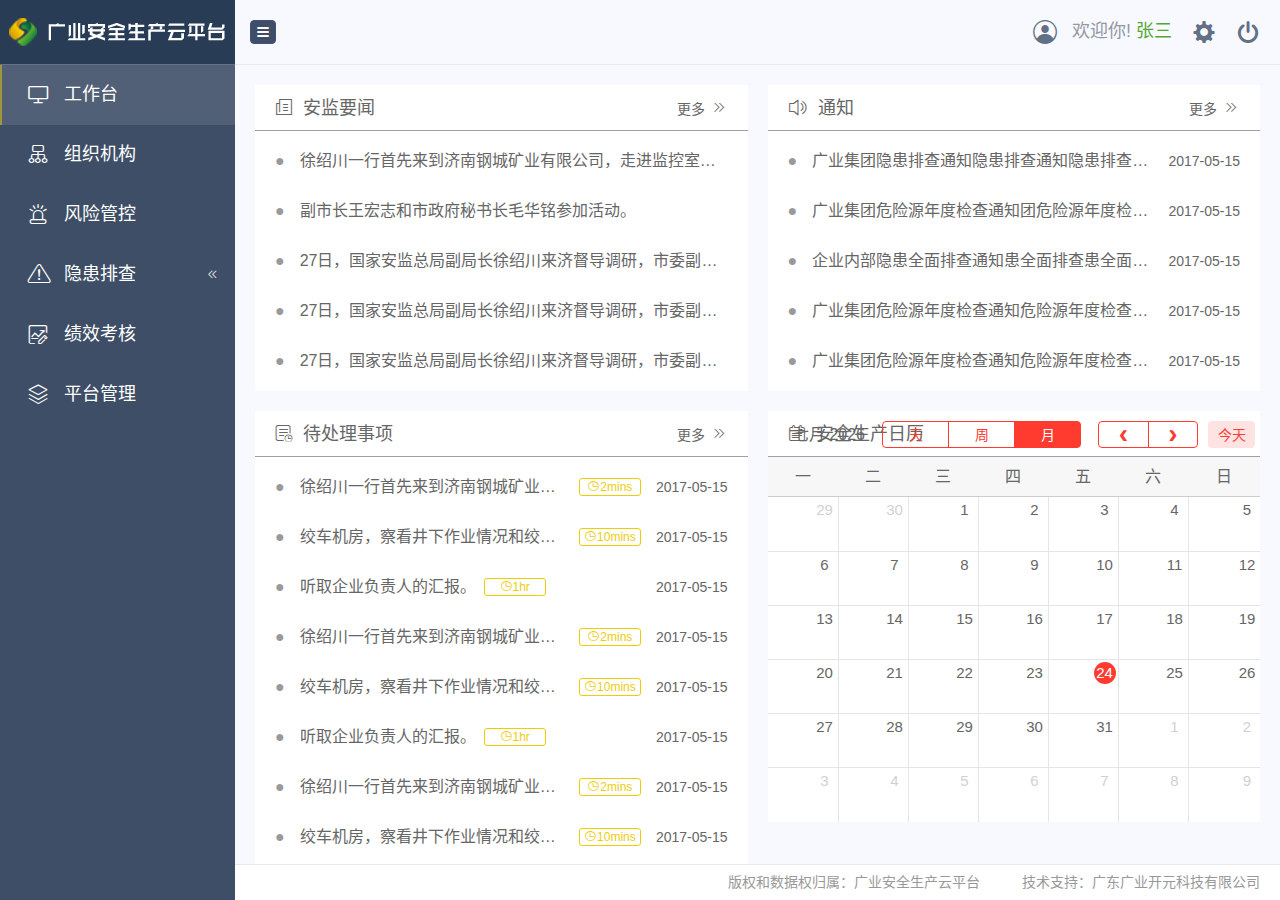
==== static-A/index/index.html @ 3c14a638 "新增" ====
<!DOCTYPE html>
<html lang="zh-CN">
<head>
<meta charset="utf-8" />
<meta http-equiv="X-UA-Compatible" content="IE=Edge, chorme=1">
<meta name="viewport" content="width=device-width, initial-scale=1.0">
<title>首页</title>
<link rel="icon" type="image/x-icon" href="../img/favicon.ico" />
<link rel="shortcut icon" type="image/x-icon" href="../img/favicon.ico" />
<link rel="bookmark" type="image/x-icon" href="../img/favicon.ico" />

<!-- Bootstrap 3.3.7 -->
<link href="../common/bootstrap/css/bootstrap.min.css" rel="stylesheet" type="text/css" />
<!-- iconfont -->
<link href="../common/iconfont/iconfont.css" rel="stylesheet" type="text/css" /> 
<!-- mCustomScrollbar -->
<link href="../common/mCustomScrollbar/css/jquery.mCustomScrollbar.custom.css" rel="stylesheet" type="text/css" />
<!-- animate css -->
<link href="../css/animate.css" rel="stylesheet" type="text/css" />
<!-- base css -->
<link href="../css/base.css" rel="stylesheet" type="text/css" />
	<link rel="stylesheet" href="../common/fullcalendar/fullcalendar.css"/>
	<link rel="stylesheet" href="../common/fullcalendar/fullcalendar.print.css"/>
<!-- master css -->
<link href="../css/layout.css" rel="stylesheet" type="text/css" />
<!-- custom css-->
<link href="../css/style.css" rel="stylesheet" type="text/css" />
<!-- dialog custom css -->
<link href="../css/dialog/dialog.custom.css" rel="stylesheet" type="text/css" />

<!-- 以下两个插件用于在IE8以及以下版本浏览器支持HTML5元素和媒体查询，如果不需要用可以移除 -->
<!--[if lt IE 9]>
<script src="https://oss.maxcdn.com/libs/html5shiv/3.7.0/html5shiv.js"></script>
<script src="https://oss.maxcdn.com/libs/respond.js/1.4.2/respond.min.js"></script>
<![endif]-->
</head>
<body class="fixed-sidebar">
<div class="wrapper">
	<!--Left Menu Start -->
	<nav class="navbar-static-side" role="navigation">
		<div class="logo"></div>
		<div class="menuScrollbar side-menu">
			<ul class="nav" id="side-menu">
	            <li class="active">
	                <a href="../index/index.html"><i class="iconfont icon-workbench"></i><span class="nav-label">工作台</span></a>
	            </li>
	            <li>
	                <a href="javascript:;"><i class="iconfont icon-org"></i><span class="nav-label">组织机构</span></a>
	            </li>
	            <li>
	                <a href="javascript:;"><i class="iconfont icon-warn"></i><span class="nav-label">风险管控</span></a>
	            </li>
	            <li>
	                <a data-toggle="collapse" aria-expanded="false" href="#nav-hidden" class="collapsed">
	                    <i class="iconfont icon-danger"></i>
	                    <span class="nav-label">隐患排查</span>
	                    <span class="iconfont arrow"></span>
	                </a>
	                <ul id="nav-hidden" class="nav nav-second collapse">
	                	<h1>隐患排查</h1>
	                    <li><a href="javascript:;">隐患排查1</a></li>
	                    <li><a href="javascript:;">隐患排查2</a></li>
	                </ul>
	            </li>
	            <li>
	                <a href="javascript:;"><i class="iconfont icon-performance"></i><span class="nav-label">绩效考核</span></a>
	            </li>
	            <li>
	                <a href="javascript:;"><i class="iconfont icon-platform"></i><span class="nav-label">平台管理</span></a>
	            </li>
	        </ul>
        </div>
	</nav>
	<!--Left Menu End -->
	<!--Right Content Start -->
	<div class="content-wrapper">
		<nav class="navbar navbar-static-top" role="navigation">
			<div class="navbar-header">
				<a class="navbar-minimalize btn btn-primary " href="javascript:;"><i class="iconfont icon-bars"></i> </a>
			</div>
			<ul class="nav navbar-top-links navbar-right">
				<li>
					<i class="iconfont icon-usered"></i>
				</li>
				<li><span>欢迎你!</span><a class="username" href="javascript:;">张三</a></li>
				<li>
					<a class="iconfont icon-setup" title="设置" href="javascript:;"></a>
					<ul class="dropdown-menu">
	                    <li><a href="javascript:;">修改资料</a></li>
	                    <li><a href="javascript:;">修改密码</a></li>
	                </ul>
				</li>
				<li><a class="iconfont icon-signout" title="退出" href="../login/login.html"></a></li>
			</ul>
		</nav>
		<section class="main-content animated fadeInRight">
			<div class="content">
			<!-- Content Start-->
				<div class="row row-sm-margin">
					<div class="col-xs-6">
						<div class="section">
							<div class="title">
								<h1><i class="iconfont icon-news mr10"></i>安监要闻</h1>
								<a class="moreBtn fr" href="javascript:;">更多<i class="iconfont icon-angle-double-right ml5"></i></a>
							</div>
							<div class="sectionMain">
								<ul class="lists">
									<li><a href="javascript:;">徐绍川一行首先来到济南钢城矿业有限公司，走进监控室、矿井口、绞车机房，察看井下作业情况和绞车设备运行情况，听取企业负责人的汇报，详细了解企业“一把手”如何履行安全生产责任、企业有哪些隐患点以及安全生产制度执行情况。</a></li>
									<li><a href="javascript:;">副市长王宏志和市政府秘书长毛华铭参加活动。</a></li>
									<li><a href="javascript:;">27日，国家安监总局副局长徐绍川来济督导调研，市委副书记、市长王忠林陪同。</a></li>
									<li><a href="javascript:;">27日，国家安监总局副局长徐绍川来济督导调研，市委副书记、市长王忠林陪同。</a></li>
									<li><a href="javascript:;">27日，国家安监总局副局长徐绍川来济督导调研，市委副书记、市长王忠林陪同。</a></li>
								</ul>
							</div> 
						</div>
					</div>
					<div class="col-xs-6">
						<div class="section">
							<div class="title">
								<h1><i class="iconfont icon-notice mr10"></i>通知</h1>
								<a class="moreBtn fr" href="javascript:;">更多<i class="iconfont icon-angle-double-right ml5"></i></a>
							</div>
							<div class="sectionMain">
								<ul class="lists">
									<li>
										<span class="date">2017-05-15</span>
										<a href="javascript:;">广业集团隐患排查通知隐患排查通知隐患排查通知</a>
									</li>
									<li>
										<span class="date">2017-05-15</span>
										<a href="javascript:;">广业集团危险源年度检查通知团危险源年度检查通知团危险源年度检查通知</a>
									</li>
									<li>
										<span class="date">2017-05-15</span>
										<a href="javascript:;">企业内部隐患全面排查通知患全面排查患全面排查患全面排查</a>
									</li>
									<li>
										<span class="date">2017-05-15</span>
										<a href="javascript:;">广业集团危险源年度检查通知危险源年度检查危险源年度检查危险源年度检查</a>
									</li>
									<li>
										<span class="date">2017-05-15</span>
										<a href="javascript:;">广业集团危险源年度检查通知危险源年度检查危险源年度检查危险源年度检查</a>
									</li>
								</ul>
							</div> 
						</div>
					</div>
					<div class="spaceline20"></div>
					<div class="col-xs-6">
						<div class="section">
							<div class="title">
								<h1><i class="iconfont icon-handle mr10"></i>待处理事项</h1>
								<a class="moreBtn fr" href="javascript:;">更多<i class="iconfont icon-angle-double-right ml5"></i></a>
							</div>
							<div class="sectionMain">
								<ul class="lists handleList">
									<li>
										<span class="date">2017-05-15</span>
										<a href="javascript:;">
											<h1>徐绍川一行首先来到济南钢城矿业有限公司。<span class="clock"><i class="iconfont icon-clock"></i>2mins</span></h1>
										</a>
									</li>
									<li>
										<span class="date">2017-05-15</span>
										<a href="javascript:;">
											<h1>绞车机房，察看井下作业情况和绞车设备。<span class="clock"><i class="iconfont icon-clock"></i>10mins</span></h1>
										</a>
									</li>
									<li>
										<span class="date">2017-05-15</span>
										<a href="javascript:;">
											<h1>听取企业负责人的汇报。<span class="clock"><i class="iconfont icon-clock"></i>1hr</span></h1>
										</a>
									</li>
									<li>
										<span class="date">2017-05-15</span>
										<a href="javascript:;">
											<h1>徐绍川一行首先来到济南钢城矿业有限公司。<span class="clock"><i class="iconfont icon-clock"></i>2mins</span></h1>
										</a>
									</li>
									<li>
										<span class="date">2017-05-15</span>
										<a href="javascript:;">
											<h1>绞车机房，察看井下作业情况和绞车设备。<span class="clock"><i class="iconfont icon-clock"></i>10mins</span></h1>
										</a>
									</li>
									<li>
										<span class="date">2017-05-15</span>
										<a href="javascript:;">
											<h1>听取企业负责人的汇报。<span class="clock"><i class="iconfont icon-clock"></i>1hr</span></h1>
										</a>
									</li>
									<li>
										<span class="date">2017-05-15</span>
										<a href="javascript:;">
											<h1>徐绍川一行首先来到济南钢城矿业有限公司。<span class="clock"><i class="iconfont icon-clock"></i>2mins</span></h1>
										</a>
									</li>
									<li>
										<span class="date">2017-05-15</span>
										<a href="javascript:;">
											<h1>绞车机房，察看井下作业情况和绞车设备。<span class="clock"><i class="iconfont icon-clock"></i>10mins</span></h1>
										</a>
									</li>
									<li>
										<span class="date">2017-05-15</span>
										<a href="javascript:;">
											<h1>听取企业负责人的汇报。<span class="clock"><i class="iconfont icon-clock"></i>1hr</span></h1>
										</a>
									</li>
									<li>
										<span class="date">2017-05-15</span>
										<a href="javascript:;">
											<h1>徐绍川一行首先来到济南钢城矿业有限公司。<span class="clock"><i class="iconfont icon-clock"></i>2mins</span></h1>
										</a>
									</li>
								</ul>
							</div> 
						</div>
					</div>
					<div class="col-xs-6">
						<div class="section">
							<div class="title">
								<h1><i class="iconfont icon-journal mr10"></i>安全生产日历</h1>
							</div>
							<div class="sectionMain">
								<div id="calendar"></div>
							</div> 
						</div>
					</div>
				</div>
			<!-- Content End -->
			</div>
		</section>
		<footer class="footer tr">
			版权和数据权归属：广业安全生产云平台　　　技术支持：广东广业开元科技有限公司
		</footer>
	</div>
	<!--Right Content End -->
</div>
                
<!-- JQuery 1.11.3 -->
<script src="../common/jquery/jquery-2.1.0.js"></script>
<!--[if lt IE 9]>
<script src="../common/jquery/jquery.pseudo.js"></script>
<![endif]-->
<!-- Bootstrap 3.3.7 -->
<script src="../common/bootstrap/js/bootstrap.js"></script>
<!-- mCustomScrollbar -->
<script src="../common/mCustomScrollbar/js/jquery.mCustomScrollbar.concat.min.js"></script>
<!-- layer v2.0 -->
<script src="../common/layer/layer.js"></script> 
<!-- dialog -->
<script src="../js/dialog.js"></script>
<script type="text/javascript" src="../common/fullcalendar/jquery-ui.custom.min.js" ></script>
<script src="../common/fullcalendar/fullcalendar.js"></script>
<!-- custom -->
<script src="../js/normal.custom.js"></script>
<script>

	$(document).ready(function() {
		var date = new Date();
		var d = date.getDate();
		var m = date.getMonth();
		var y = date.getFullYear();

		/*  className colors

		 className: default(transparent), important(red), chill(pink), success(green), info(blue)

		 */


		/* initialize the external events
		 -----------------------------------------------------------------*/

		$('#external-events div.external-event').each(function() {

			// create an Event Object (http://arshaw.com/fullcalendar/docs/event_data/Event_Object/)
			// it doesn't need to have a start or end
			var eventObject = {
				title: $.trim($(this).text()) // use the element's text as the event title
			};

			// store the Event Object in the DOM element so we can get to it later
			$(this).data('eventObject', eventObject);

			// make the event draggable using jQuery UI
			$(this).draggable({
				zIndex: 999,
				revert: true,      // will cause the event to go back to its
				revertDuration: 0  //  original position after the drag
			});

		});


		/* initialize the calendar
		 -----------------------------------------------------------------*/

		var calendar =  $('#calendar').fullCalendar({
			header: {
				left: 'title',
				center: 'agendaDay,agendaWeek,month',
				right: 'prev,next today'
			},
			editable: true,
			firstDay: 1, //  1(Monday) this can be changed to 0(Sunday) for the USA system
			selectable: true,
			defaultView: 'month',

			axisFormat: 'h:mm',
			columnFormat: {
				month: 'ddd',    // Mon
				week: 'ddd d', // Mon 7
				day: 'dddd M/d',  // Monday 9/7
				agendaDay: 'dddd d'
			},
			titleFormat: {
				month: 'MMMM yyyy', // September 2009
				week: "MMMM yyyy", // September 2009
				day: 'MMMM yyyy'                  // Tuesday, Sep 8, 2009
			},
			allDaySlot: false,
			selectHelper: true,
			select: function(start, end, allDay) {
				var title = prompt('Event Title:');
				if (title) {
					calendar.fullCalendar('renderEvent',
							{
								title: title,
								start: start,
								end: end,
								allDay: allDay
							},
							true // make the event "stick"
					);
				}
				calendar.fullCalendar('unselect');
			},
			droppable: true, // this allows things to be dropped onto the calendar !!!
			drop: function(date, allDay) { // this function is called when something is dropped

				// retrieve the dropped element's stored Event Object
				var originalEventObject = $(this).data('eventObject');

				// we need to copy it, so that multiple events don't have a reference to the same object
				var copiedEventObject = $.extend({}, originalEventObject);

				// assign it the date that was reported
				copiedEventObject.start = date;
				copiedEventObject.allDay = allDay;

				// render the event on the calendar
				// the last `true` argument determines if the event "sticks" (http://arshaw.com/fullcalendar/docs/event_rendering/renderEvent/)
				$('#calendar').fullCalendar('renderEvent', copiedEventObject, true);

				// is the "remove after drop" checkbox checked?
				if ($('#drop-remove').is(':checked')) {
					// if so, remove the element from the "Draggable Events" list
					$(this).remove();
				}

			},

			events: [
				/*{
					title: 'All Day Event',
					start: new Date(y, m, 1)
				},
				{
					id: 99,
					title: 'Repeating Event999999999999',
					start: new Date(y, m, d-3, 16, 0),
					allDay: false,
					className: 'important'
				},*/
				/*{
					id: 999,
					title: 'Repeating Event',
					start: new Date(y, m, d+4, 16, 0),
					allDay: false,
					className: 'info'
				},
				{
					title: 'Meeting',
					start: new Date(y, m, d, 10, 30),
					allDay: false,
					className: 'important'
				},
				{
					title: 'Lunch',
					start: new Date(y, m, d, 12, 0),
					end: new Date(y, m, d, 14, 0),
					allDay: false,
					className: 'important'
				},
				{
					title: 'Birthday Party',
					start: new Date(y, m, d+1, 19, 0),
					end: new Date(y, m, d+1, 22, 30),
					allDay: false,
				},
				{
					title: 'Click for Google',
					start: new Date(y, m, 28),
					end: new Date(y, m, 29),
					url: 'http://google.com/',
					className: 'success'
				}*/
			],
		});


	});

</script>

</body>
</html>
---- static-A/common/iconfont/iconfont.css ----
@font-face {font-family: "iconfont";
  src: url('iconfont.eot?t=1498725368683'); /* IE9*/
  src: url('iconfont.eot?t=1498725368683#iefix') format('embedded-opentype'), /* IE6-IE8 */
  url('iconfont.woff?t=1498725368683') format('woff'), /* chrome, firefox */
  url('iconfont.ttf?t=1498725368683') format('truetype'), /* chrome, firefox, opera, Safari, Android, iOS 4.2+*/
  url('iconfont.svg?t=1498725368683#iconfont') format('svg'); /* iOS 4.1- */
}

.iconfont {
  font-family:"iconfont" !important;
  font-size:16px;
  font-style:normal;
  -webkit-font-smoothing: antialiased;
  -moz-osx-font-smoothing: grayscale;
}

.icon-setup:before { content: "\e666"; }

.icon-signout:before { content: "\e67d"; }

.icon-bars:before { content: "\e667"; }

.icon-setup-o:before { content: "\e61a"; }

.icon-news:before { content: "\e67a"; }

.icon-angle-down:before { content: "\e620"; }

.icon-usered:before { content: "\e68c"; }

.icon-map:before { content: "\e603"; }

.icon-notice:before { content: "\e62b"; }

.icon-org:before { content: "\e608"; }

.icon-journal:before { content: "\e99b"; }

.icon-close:before { content: "\e67b"; }

.icon-performance:before { content: "\e618"; }

.icon-angle-double-down:before { content: "\e606"; }

.icon-angle-double-left:before { content: "\e723"; }

.icon-angle-left:before { content: "\e724"; }

.icon-angle-right:before { content: "\e725"; }

.icon-workbench:before { content: "\e62a"; }

.icon-handle:before { content: "\e602"; }

.icon-clock:before { content: "\e61d"; }

.icon-warn:before { content: "\e65b"; }

.icon-platform:before { content: "\e682"; }

.icon-danger:before { content: "\e6b1"; }

.icon-angle-up:before { content: "\e727"; }

.icon-angle-double-right:before { content: "\e728"; }
---- static-A/css/base.css ----
@charset "utf-8";
/* CSS Document */
/***** css set*****/
body, div, dl, dt, dd,ul,ol,ul li,h1,h2,h3,h4,h5,h6,pre,form,fieldset,input,textarea,p,blockquote，th,td{margin:0;padding:0;}
table{border-collapse:collapse;border-spacing:0;}
fieldset,img {border:0;}
address,caption, cite,code,dfn,em,strong,th,var{font-style:normal;font-weight:normal;}
ul {list-style:none;}
capation,th{text-align:left;}
h1,h2,h3,h4,h5,h6{font-size:100%;font-weight:normal;}
q:before, q:after{content:' '}
abbr,acronym{border:0;}
label { font-weight: normal; margin: 0;}
/*****文字排版******/
.f12{font-size:12px;}
.f13{font-size:13px;}
.f14{font-size:14px;}
.f16{font-size:16px;}
.f20{font-size:20px;}
.fb{font-weight:bold;}
.fn{font-weight:normal;}
.t2{text-indent:2em;}
.lh150{line-height:150%}
.lh180{line-height:180%}
.lh200{line-height:200%}
.unl{text-decoration:underline;}
.no_unl{text-decoration:none;}
/****定位****/
.tl{text-align:left;}
.tc{text-align:center;}
.tr{text-align:right;}
.bc{margin-left:auto;margin-right:auto;}
.fl{float:left;display:inline;}
.fr{float:right;display:inline;}
.cb{clear:both;}
.cl{clear:left;}
.cr{clear:right;}
.clearfix:after{content:'.';display:block;height:0;clear:both;visibility:hidden}
.clearfix{display:inline-block;}
*html .clearfix{height:1%}
.Clearfix{display:block;}
.vm{vertical-align:center;}
.pr{position:relative;}
.pa{position:absolute;}
.abs-right{position:absolute;right:0;}
.zoom{zoom:1}
.hidden{visibility:hidden;}
.none{display:none;}
.oh{overflow:hidden;}
/******长度 高度*******/
.w10{width:10px;}
.w20{width:20px;}
.w30{width:30px;}
.w40{width:40px;}
.w50{width:50px;}
.w60{width:60px;}
.w70{width:70px;}
.w75{width:75px;}
.w80{width:80px;}
.w90{width:90px;}
.w100{width:100px;}
.w150{width:150px;}
.w175{width:175px;}
.w200{width:200px;}
.w220{width:220px;}
.w300{width:300px;}
.w400{width:400px;}
.w500{width:500px;}
.w600{width:600px;}
.w700{width:700px;}
.w800{width:800px;}
.w{width:100%}
.ww10{ width: 10%;}
.ww15{ width: 15%;}
.ww35{ width: 35%;}
.ww45{ width: 45%;}
.h30{height:30px;}
.h50{height:50px;}
.h80{height:80px;}
.h100{height:100px;}
.h200{height:200px;}
.h{height:100%}
/******边距*******/
.m10{margin:10px;}
.m15{margin:15px;}
.m30{margin:30px;}
.mt5{margin-top:5px;}
.mt10{margin-top:10px;}
.mt15{margin-top:15px;}
.mt20{margin-top:20px;}
.mt30{margin-top:30px;}
.mt50{margin-top:50px;}
.mt100{margin-top:100px;}
.mb5{margin-bottom:5px;}
.mb10{margin-bottom:10px;}
.mb15{margin-bottom:15px;}
.mb20{margin-bottom:20px;}
.mb25{margin-bottom:25px;}
.mb30{margin-bottom:30px;}
.mb50{margin-bottom:50px;}
.mb100{margin-bottom:100px;}
.ml5{margin-left:5px;}
.ml10{margin-left:10px;}
.ml15{margin-left:15px;}
.ml20{margin-left:20px;}
.ml25{margin-left:25px;}
.ml30{margin-left:30px;}
.ml33{margin-left:33px;}
.ml50{margin-left:50px;}
.ml100{margin-left:100px;}
.ml110{margin-left:110px;}
.mr5{margin-right:5px;}
.mr10{margin-right:10px;}
.mr15{margin-right:15px;}
.mr20{margin-right:20px;}
.mr25{margin-right:25px;}
.mr30{margin-right:30px;}
.mr50{margin-right:50px;}
.mr100{margin-right:100px;}
.p10{padding:10px;}
.p15{padding:15px;}
.p30{padding:30px;}
.pt5{padding-top:5px;}
.pt10{padding-top:10px;}
.pt15{padding-top:15px;}
.pt20{padding-top:20px;}
.pt30{padding-top:30px;}
.pt50{padding-top:50px;}
.pt100{padding-top:100px;}
.pt170{padding-top:170px;}
.pb5{padding-bottom:5px;}
.pb10{padding-bottom:10px;}
.pb15{padding-bottom:15px;}
.pb20{padding-bottom:20px;}
.pb30{padding-bottom:30px;}
.pb50{padding-bottom:50px;}
.pb100{padding-bottom:100px;}
.pl5{padding-left:5px;}
.pl10{padding-left:10px;}
.pl15{padding-left:15px;}
.pl20{padding-left:20px;}
.pl30{padding-left:30px;}
.pl50{padding-left:50px;}
.pl100{padding-left:100px;}
.pr5{padding-right:5px;}
.pr10{padding-right:10px;}
.pr15{padding-right:15px;}
.pr20{padding-right:20px;}
.pr30{padding-right:30px;}
.pr50{padding-right:50px;}
.pr100{padding-right:100px;} 
.cp {cursor: pointer;}
.cd {cursor: default;}
.spaceline1{width:100%;display:block;height:1px; clear:both;}
.spaceline5{width:100%;display:block;height:5px; clear:both;}
.spaceline10{width:100%;display:block;height:10px; clear:both;}
.spaceline15{width:100%;display:block;height:15px; clear:both;}
.spaceline20{width:100%;display:block;height:20px; clear:both;}
.spaceline30{width:100%;display:block;height:30px; clear:both;}
.spaceline40{width:100%;display:block;height:40px; clear:both;}
.spaceline50{width:100%;display:block;height:50px; clear:both;}
/*placeholder颜色*/
::-webkit-input-placeholder { /* WebKit browsers */
    color: #999;
}
:-moz-placeholder { /* Mozilla Firefox 4 to 18 */
    color: #999;
}
::-moz-placeholder { /* Mozilla Firefox 19+ */
    color: #999;
}
:-ms-input-placeholder { /* Internet Explorer 10+ */
    color: #999;
}
---- static-A/common/fullcalendar/fullcalendar.css ----
/*!
 * FullCalendar v1.6.4 Stylesheet
 * Docs & License: http://arshaw.com/fullcalendar/
 * (c) 2013 Adam Shaw
 */


.fc {
	direction: ltr;
	text-align: left;
	}
	
.fc table {
	border-collapse: collapse;
	border-spacing: 0;
	}
	
html .fc,
.fc table {
	font-size: 1em;
	font-family: "Helvetica Neue",Helvetica;

	}
	
.fc td,
.fc th {
	padding: 0;
	vertical-align: top;
	}



/* Header
------------------------------------------------------------------------*/

.fc-header td {
	white-space: nowrap;
	padding: 15px 10px 0px;
}

.fc-header-left {
	width: 25%;
	text-align: left;
}
	
.fc-header-center {
	text-align: center;
	}
	
.fc-header-right {
	width: 25%;
	text-align: right;
	}
	
.fc-header-title {
	display: inline-block;
	vertical-align: top;
	margin-top: -5px;
}
	
.fc-header-title h2 {
	margin-top: 0;
	white-space: nowrap;
	font-size: 32px;
    font-weight: 100;
    margin-bottom: 10px;
}
	
.fc .fc-header-space {
	padding-left: 10px;
	}
	
.fc-header .fc-button {
	margin-bottom: 1em;
	vertical-align: top;
	}
	
/* buttons edges butting together */

.fc-header .fc-button {
	margin-right: -1px;
	}
	
.fc-header .fc-corner-right,  /* non-theme */
.fc-header .ui-corner-right { /* theme */
	margin-right: 0; /* back to normal */
	}
	
/* button layering (for border precedence) */
	
.fc-header .fc-state-hover,
.fc-header .ui-state-hover {
	z-index: 2;
	}
	
.fc-header .fc-state-down {
	z-index: 3;
	}

.fc-header .fc-state-active,
.fc-header .ui-state-active {
	z-index: 4;
	}
	
	
	
/* Content
------------------------------------------------------------------------*/
	
.fc-content {
	clear: both;
	zoom: 1; /* for IE7, gives accurate coordinates for [un]freezeContentHeight */
	}
	
.fc-view {
	width: 100%;
	overflow: hidden;
	}
	
	

/* Cell Styles
------------------------------------------------------------------------*/

    /* <th>, usually */
.fc-widget-content {  /* <td>, usually */
	border: 1px solid #e5e5e5;
	}
.fc-widget-header{
    border-bottom: 1px solid #EEE; 
}	
.fc-state-highlight { /* <td> today cell */ /* TODO: add .fc-today to <th> */
	/* background: #fcf8e3; */
}

.fc-state-highlight > div > div.fc-day-number{
    background-color: #ff3b30;
    color: #FFFFFF;
    border-radius: 50%;
    margin: 4px;
}
	
.fc-cell-overlay { /* semi-transparent rectangle while dragging */
	background: #bce8f1;
	opacity: .3;
	filter: alpha(opacity=30); /* for IE */
	}
	


/* Buttons
------------------------------------------------------------------------*/

.fc-button {
	position: relative;
	display: inline-block;
	padding: 0 .6em;
	overflow: hidden;
	height: 1.9em;
	line-height: 1.9em;
	white-space: nowrap;
	cursor: pointer;
	}
	
.fc-state-default { /* non-theme */
	border: 1px solid;
	}

.fc-state-default.fc-corner-left { /* non-theme */
	border-top-left-radius: 4px;
	border-bottom-left-radius: 4px;
	}

.fc-state-default.fc-corner-right { /* non-theme */
	border-top-right-radius: 4px;
	border-bottom-right-radius: 4px;
	}

/*
	Our default prev/next buttons use HTML entities like &lsaquo; &rsaquo; &laquo; &raquo;
	and we'll try to make them look good cross-browser.
*/

.fc-text-arrow {
	margin: 0 .4em;
	font-size: 2em;
	line-height: 23px;
	vertical-align: baseline; /* for IE7 */
	}

.fc-button-prev .fc-text-arrow,
.fc-button-next .fc-text-arrow { /* for &lsaquo; &rsaquo; */
	font-weight: bold;
	}
	
/* icon (for jquery ui) */
	
.fc-button .fc-icon-wrap {
	position: relative;
	float: left;
	top: 50%;
	}
	
.fc-button .ui-icon {
	position: relative;
	float: left;
	margin-top: -50%;
	*margin-top: 0;
	*top: -50%;
	}


.fc-state-default {
	border-color: #ff3b30;
	color: #ff3b30;	
}
.fc-button-month.fc-state-default, .fc-button-agendaWeek.fc-state-default, .fc-button-agendaDay.fc-state-default{
    min-width: 67px;
	text-align: center;
	transition: all 0.2s;
	-webkit-transition: all 0.2s;
}
.fc-state-hover,
.fc-state-down,
.fc-state-active,
.fc-state-disabled {
	color: #333333;
	background-color: #FFE3E3;
	}

.fc-state-hover {
	color: #ff3b30;
	text-decoration: none;
	background-position: 0 -15px;
	-webkit-transition: background-position 0.1s linear;
	   -moz-transition: background-position 0.1s linear;
	     -o-transition: background-position 0.1s linear;
	        transition: background-position 0.1s linear;
	}

.fc-state-down,
.fc-state-active {
	background-color: #ff3b30;
	background-image: none;
	outline: 0;
	color: #FFFFFF;
}

.fc-state-disabled {
	cursor: default;
	background-image: none;
	background-color: #FFE3E3;
	filter: alpha(opacity=65);
	box-shadow: none;
	border:1px solid #FFE3E3;
	color: #ff3b30;
	}

	

/* Global Event Styles
------------------------------------------------------------------------*/

.fc-event-container > * {
	z-index: 8;
	}

.fc-event-container > .ui-draggable-dragging,
.fc-event-container > .ui-resizable-resizing {
	z-index: 9;
	}
	 
.fc-event {
	border: 1px solid #FFF; /* default BORDER color */
	background-color: #FFF; /* default BACKGROUND color */
	color: #919191;               /* default TEXT color */
	font-size: 12px;
	cursor: default;
}
.fc-event.chill{
    background-color: #f3dcf8;
}
.fc-event.info{
    background-color: #c6ebfe;
}
.fc-event.important{
    background-color: #FFBEBE;
}
.fc-event.success{
    background-color: #BEFFBF;
}
.fc-event:hover{
    opacity: 0.7;
}
a.fc-event {
	text-decoration: none;
	}
	
a.fc-event,
.fc-event-draggable {
	cursor: pointer;
	}
	
.fc-rtl .fc-event {
	text-align: right;
	}

.fc-event-inner {
	width: 100%;
	height: 100%;
	overflow: hidden;
	line-height: 15px;
	}
	
.fc-event-time,
.fc-event-title {
	padding: 0 1px;
	}
	
.fc .ui-resizable-handle {
	display: block;
	position: absolute;
	z-index: 99999;
	overflow: hidden; /* hacky spaces (IE6/7) */
	font-size: 300%;  /* */
	line-height: 50%; /* */
	}
	
	
	
/* Horizontal Events
------------------------------------------------------------------------*/

.fc-event-hori {
	border-width: 1px 0;
	margin-bottom: 1px;
	}

.fc-ltr .fc-event-hori.fc-event-start,
.fc-rtl .fc-event-hori.fc-event-end {
	border-left-width: 1px;
	/*
border-top-left-radius: 3px;
	border-bottom-left-radius: 3px;
*/
	}

.fc-ltr .fc-event-hori.fc-event-end,
.fc-rtl .fc-event-hori.fc-event-start {
	border-right-width: 1px;
	/*
border-top-right-radius: 3px;
	border-bottom-right-radius: 3px;
*/
	}
	
/* resizable */
	
.fc-event-hori .ui-resizable-e {
	top: 0           !important; /* importants override pre jquery ui 1.7 styles */
	right: -3px      !important;
	width: 7px       !important;
	height: 100%     !important;
	cursor: e-resize;
	}
	
.fc-event-hori .ui-resizable-w {
	top: 0           !important;
	left: -3px       !important;
	width: 7px       !important;
	height: 100%     !important;
	cursor: w-resize;
	}
	
.fc-event-hori .ui-resizable-handle {
	_padding-bottom: 14px; /* IE6 had 0 height */
	}
	
	
	
/* Reusable Separate-border Table
------------------------------------------------------------*/

table.fc-border-separate {
	border-collapse: separate;
	}
	
.fc-border-separate th,
.fc-border-separate td {
	border-width: 1px 0 0 1px;
	}
	
.fc-border-separate th.fc-last,
.fc-border-separate td.fc-last {
	border-right-width: 1px;
	}
	

.fc-border-separate tr.fc-last td {
	
}
.fc-border-separate .fc-week .fc-first{
    border-left: 0;
}
.fc-border-separate .fc-week .fc-last{
    border-right: 0;
}
.fc-border-separate tr.fc-last th{
    border-bottom-width: 1px;
    border-color: #cdcdcd;
    font-size: 16px;
    font-weight: 300;
	line-height: 30px;
}
.fc-border-separate tbody tr.fc-first td,
.fc-border-separate tbody tr.fc-first th {
	border-top-width: 0;
	}
	
	

/* Month View, Basic Week View, Basic Day View
------------------------------------------------------------------------*/

.fc-grid th {
	text-align: center;
	}

.fc .fc-week-number {
	width: 22px;
	text-align: center;
	}

.fc .fc-week-number div {
	padding: 0 2px;
	}
	
.fc-grid .fc-day-number {
	float: right;
	padding: 0 2px;
	}
	
.fc-grid .fc-other-month .fc-day-number {
	opacity: 0.3;
	filter: alpha(opacity=30); /* for IE */
	/* opacity with small font can sometimes look too faded
	   might want to set the 'color' property instead
	   making day-numbers bold also fixes the problem */
	}
	
.fc-grid .fc-day-content {
	clear: both;
	padding: 2px 2px 1px; /* distance between events and day edges */
	}
	
/* event styles */
	
.fc-grid .fc-event-time {
	font-weight: bold;
	}
	
/* right-to-left */
	
.fc-rtl .fc-grid .fc-day-number {
	float: left;
	}
	
.fc-rtl .fc-grid .fc-event-time {
	float: right;
	}
	
	

/* Agenda Week View, Agenda Day View
------------------------------------------------------------------------*/

.fc-agenda table {
	border-collapse: separate;
	}
	
.fc-agenda-days th {
	text-align: center;
	}
	
.fc-agenda .fc-agenda-axis {
	width: 50px;
	padding: 0 4px;
	vertical-align: middle;
	text-align: right;
	white-space: nowrap;
	font-weight: normal;
	}

.fc-agenda .fc-week-number {
	font-weight: bold;
	}
	
.fc-agenda .fc-day-content {
	padding: 2px 2px 1px;
	}
	
/* make axis border take precedence */
	
.fc-agenda-days .fc-agenda-axis {
	border-right-width: 1px;
	}
	
.fc-agenda-days .fc-col0 {
	border-left-width: 0;
	}
	
/* all-day area */
	
.fc-agenda-allday th {
	border-width: 0 1px;
	}
	
.fc-agenda-allday .fc-day-content {
	min-height: 34px; /* TODO: doesnt work well in quirksmode */
	_height: 34px;
	}
	
/* divider (between all-day and slots) */
	
.fc-agenda-divider-inner {
	height: 2px;
	overflow: hidden;
	}
	
.fc-widget-header .fc-agenda-divider-inner {
	background: #eee;
	}
	
/* slot rows */
	
.fc-agenda-slots th {
	border-width: 1px 1px 0;
	}
	
.fc-agenda-slots td {
	border-width: 1px 0 0;
	background: none;
	}
	
.fc-agenda-slots td div {
	height: 20px;
	}
	
.fc-agenda-slots tr.fc-slot0 th,
.fc-agenda-slots tr.fc-slot0 td {
	border-top-width: 0;
	}
	
.fc-agenda-slots tr.fc-minor th.ui-widget-header {
	*border-top-style: solid; /* doesn't work with background in IE6/7 */
	}
	


/* Vertical Events
------------------------------------------------------------------------*/

.fc-event-vert {
	border-width: 0 1px;
	}

.fc-event-vert.fc-event-start {
	border-top-width: 1px;
	border-top-left-radius: 3px;
	border-top-right-radius: 3px;
	}

.fc-event-vert.fc-event-end {
	border-bottom-width: 1px;
	border-bottom-left-radius: 3px;
	border-bottom-right-radius: 3px;
	}
	
.fc-event-vert .fc-event-time {
	white-space: nowrap;
	font-size: 10px;
	}

.fc-event-vert .fc-event-inner {
	position: relative;
	z-index: 2;
	}
	
.fc-event-vert .fc-event-bg { /* makes the event lighter w/ a semi-transparent overlay  */
	position: absolute;
	z-index: 1;
	top: 0;
	left: 0;
	width: 100%;
	height: 100%;
	background: #fff;
	opacity: .25;
	filter: alpha(opacity=25);
	}
	
.fc .ui-draggable-dragging .fc-event-bg, /* TODO: something nicer like .fc-opacity */
.fc-select-helper .fc-event-bg {
	display: none\9; /* for IE6/7/8. nested opacity filters while dragging don't work */
	}
	
/* resizable */
	
.fc-event-vert .ui-resizable-s {
	bottom: 0        !important; /* importants override pre jquery ui 1.7 styles */
	width: 100%      !important;
	height: 8px      !important;
	overflow: hidden !important;
	line-height: 8px !important;
	font-size: 11px  !important;
	font-family: monospace;
	text-align: center;
	cursor: s-resize;
	}
	
.fc-agenda .ui-resizable-resizing { /* TODO: better selector */
	_overflow: hidden;
	}
	
thead tr.fc-first{
    background-color: #f7f7f7;
}
table.fc-header{
    background-color: #FFFFFF;
    border-radius: 6px 6px 0 0;
}

.fc-week .fc-day > div .fc-day-number{
    font-size: 15px;
    margin: 2px;
    min-width: 19px;
    padding: 6px;
    text-align: center;
}
.fc-sun, .fc-sat{
    color: #b8b8b8;
}

.fc-week .fc-day:hover .fc-day-number{
    background-color: #B8B8B8;
    border-radius: 50%;
    color: #FFFFFF;
    transition: background-color 0.2s;
}
.fc-week .fc-day.fc-state-highlight:hover .fc-day-number{
    background-color:  #ff3b30;
}
.fc-button-today{
    border: 1px solid rgba(255,255,255,.0);
}
.fc-view-agendaDay thead tr.fc-first .fc-widget-header{
    text-align: right;
    padding-right: 10px;
}
---- static-A/common/fullcalendar/fullcalendar.print.css ----
/*!
 * FullCalendar v1.6.4 Print Stylesheet
 * Docs & License: http://arshaw.com/fullcalendar/
 * (c) 2013 Adam Shaw
 */

/*
 * Include this stylesheet on your page to get a more printer-friendly calendar.
 * When including this stylesheet, use the media='print' attribute of the <link> tag.
 * Make sure to include this stylesheet IN ADDITION to the regular fullcalendar.css.
 */
 
 
 /* Events
-----------------------------------------------------*/
 
.fc-event {
	background: #fff !important;
	color: #000 !important;
	}
	
/* for vertical events */
	
.fc-event-bg {
	display: none !important;
	}
	
.fc-event .ui-resizable-handle {
	display: none !important;
	}
---- static-A/css/layout.css ----
@charset "utf-8";
/* CSS Document */
body{
	margin: 0 auto;
	padding: 0; 
	list-style: none; 
	width: 100%;
	height: 100%;
	font-size: 14px;
	font-family: Microsoft YaHei, Arial, Helvetica, sans-serif;
	color: #666; 
	line-height: 158%;
	position: relative;
	background-color: #f8f8ff;
	overflow: hidden;
	}
div,span,p,ul,ul li,dl,dt,dd,a,h1,h2,h3,h4,h5,h6,img{ margin:0; padding:0; list-style:none; line-height:158%; border:0;}
a{ color:#666; text-decoration:none; }
a:focus{outline:none;}
a:hover, a:focus{ color: #54a832; text-decoration: none;}
dl dd{line-height: inherit;}

.font-gray { color: #999;}
.font-red { color: #df3f28;}
.font-blue { color: #55acef;}
.font-orange { color: #ffa100;}
.font-green { color: #01b756;}


/*form*/
button, input, select, textarea { outline:none;}
input[type="checkbox"], input[type="radio"] {border: 0;}
input,textarea {
	border: 1px solid #e9e9e9;
	-webkit-transition: all .3s ease 0s;
	   -moz-transition: all .3s ease 0s;
	     -o-transition: all .3s ease 0s;
			transition: all .3s ease 0s;
	outline:none;
	resize: none;
}
input:focus,
textarea:focus {border: 1px solid #5c6aac;}

.btn { 
	height: 30px;
	padding: 0 10px;
	line-height: 28px;
	-webkit-transition: all 0.3s ease 0s;
	   -moz-transition: all 0.3s ease 0s; 
    	 -o-transition: all 0.3s ease 0s; 
			transition: all 0.3s ease 0s; 
}
.btn-default {
	 border: 1px solid #e9e9e9;
}
.btn-default:hover{
	background-color: #5c6aac;
	color: #fff;
	border: 1px solid #5c6aac;
}
.btn-default:focus {
	border: 1px solid #e9e9e9;
}
.btn-primary {
	background-color: #455084;
    border-color: #455084;
}
.container { width: 100%;}
.form-group {
	position: relative;
	margin: 0;
	}
.form-control {
	height: 30px;
	box-shadow: none;
	border-radius: 0;
	border-color: #e9e9e9;
}
.form-control.error {
	border: 1px solid #df3f28;
}
.form-control:focus {
	border-color: #5c6aac;
}
.form-group span.error,
.form-group label.error {
	position: absolute;
	right: 3px;
	top: 3px;
	background-color: #ff575a;
	border-radius: 3px;
	height: 24px;
	line-height: 24px;
	padding: 0 5px;
	color: #fff;
	display: inline-block;
	font-size: 12px;
	z-index: 100;
}
.form-control.error:focus{
	border-color:#ff575a;
	outline:0;
	-webkit-box-shadow:inset 0 1px 1px rgba(0,0,0,.075),0 0 8px rgba(255,87,91,.6);
	box-shadow:inset 0 1px 1px rgba(0,0,0,.075),0 0 8px rgba(255,87,91,.6);
	}
.form-control[disabled], 
.form-control[readonly], 
fieldset[disabled] .form-control {
	font-size: 12px;
	color: #999;
    background-color: #f6f6f6;
}
textarea.form-control.h100 {
	height: 100px;
}
textarea.form-control.h250 {
	height: 250px;
}
select.form-control {
	height: 30px;
	padding: 3px 5px 4px;
	padding: 4px 5px\9;
	line-height: initial;
}
@-moz-document url-prefix(){select.form-control{padding: 3px 5px 4px;}}
.formBox {padding-right: 10%;}
.formBox .row {
	margin-bottom: 15px;
}
.form-tit { line-height: 30px;}
.formBox .radio-inline,
.formBox .checkbox-inline { 
	margin-right: 15px;
    margin-top: 5px;
}

button[disabled], 
html input[disabled],
.form-control[disabled], 
fieldset[disabled] .form-control {
    cursor: inherit;
}
.Wdate {
    background-image: url(img/datePicker.png)!important;
    background-repeat: no-repeat;
}
.input-group-btn:last-child > .btn, 
.input-group-btn:last-child > .btn-group {
	margin-left: 10px;
	border-radius: 4px;
}
.input-group .form-control { font-size: 12px;}
/*form end*/
/*Frame*/
.wrapper {
    width: 100%;
}
.row-sm-margin {
	margin-left: -10px;
    margin-right: -10px;
}
.col-xs-fifth {
	position: relative;
	float: left;
	width: 20%;
}
.row-sm-margin .col-xs-1,
.row-sm-margin .col-xs-2,
.row-sm-margin .col-xs-3,
.row-sm-margin .col-xs-4,
.row-sm-margin .col-xs-5,
.row-sm-margin .col-xs-6,
.row-sm-margin .col-xs-7,
.row-sm-margin .col-xs-8,
.row-sm-margin .col-xs-9,
.row-sm-margin .col-xs-10,
.row-sm-margin .col-xs-11,
.row-sm-margin .col-xs-12,
.row-sm-margin .col-xs-fifth {
	padding-left: 10px;
    padding-right: 10px;
}
/* left wrapper */
.navbar-static-side {
	position: fixed;
	width: 235px;
	height: 100%;
	background-color: #3d4e66;
	z-index: 200;
	transition: width 0.3s ease 0s;
}
body.mini-navbar .navbar-static-side {
	width: 65px;
}
.logo {
	position: relative;
	z-index: 10;
	height: 65px;
	background-image: url(img/logo.png);
	background-repeat: no-repeat;
	background-color: #293c55;
	border-bottom: 1px solid #657285;
}
body.mini-navbar .logo {
	background-image: url(img/mini-logo.png);
}

.side-menu .nav > li {
	border-left: 2px solid #3d4e66;
}
.side-menu .nav > li:hover {
	border-color: #516076;
	background-color: #516076;
}
.side-menu .nav > li.active,
.side-menu .nav > li.active:hover {
	border-color: #a2963b;
	background-color: #516076;
}
.side-menu .nav > li > a {
	padding-left: 25px;
	overflow: hidden;
}
.side-menu .nav > li > a:hover,
.side-menu .nav > li > a:focus {
	background-color: transparent;
}
.side-menu .nav > li > a,
.side-menu .nav > li > a > i,
.side-menu .nav > li > a > span {
    line-height: 40px;
    color: #fff;
}
.side-menu .nav > li > a > i,
.side-menu .nav > li > a > span {
	display: inline-block;
}
.side-menu .nav > li > a > i,
.side-menu .nav > li > a > span.nav-label {
    float: left;
}
.side-menu .nav > li > a > i.iconfont {
	width: 22px;
	font-size: 20px;
	text-align: center;
}
.side-menu .nav > li > a > span.nav-label {
	font-size: 18px;
	line-height: 38px;
	padding-left: 15px;
}
.side-menu .nav > li > a > span.arrow {
	float: right;
	color: #fff;
	font-size: 15px;
}
.side-menu .nav > li > a > span.arrow:before {
	content: "\e606";
}
.side-menu .nav > li > a.collapsed > span.arrow:before {
	content: "\e723";
}
body.mini-navbar .side-menu  .nav > li > a {
	line-height: 50px;
	padding-left: 15px;
}
body.mini-navbar .side-menu  .nav > li > a > i.iconfont {
	width: 31px;
	line-height: 50px;
	font-size: 30px;
}
body.mini-navbar .side-menu  .nav > li > a > span {
	display: none;
}
.side-menu .nav-second {
	padding-bottom: 15px;
}
.side-menu .nav-second > h1 {
	display: none;
}
.side-menu .nav-second > li {
	border-left: 0;
}
.side-menu .nav-second > li > a {
	padding: 0 0 0 62px;
	font-size: 16px;
}
.side-menu .nav-second > li > a:hover {
	color: #ffde00;
}
.side-menu  .active .nav-second > li.active > a {
	color: #ffde00;
	font-weight: bold;
}
body.mini-navbar .side-menu .nav-second {
	padding-top: 10px;
}
body.mini-navbar .side-menu .nav-second > h1 {
	display: block;
	padding-left: 20px;
	font-size: 18px;
	font-weight: bold;
	line-height: 55px;
}
body.mini-navbar .side-menu .nav-second > li > a {
	line-height: 40px;
	color: #fff;
	padding-left: 20px;
}
body.mini-navbar .side-menu .nav-second > li:hover,
body.mini-navbar .side-menu .nav-second > li.active {
	background-color: transparent;
}
body.mini-navbar .side-menu .nav-second > li:hover > a,
body.mini-navbar .side-menu .active .nav-second > li.active > a {
	color: #ffde00;
}
body.mini-navbar .side-menu .nav-second.collapse,
body.mini-navbar .side-menu .nav-second.collapsing {
    position: absolute;
    top: 0;
    left: 63px;
    width: 120px;
    height: auto!important;
    background-color: #516076;
    color: #fff;
}
body.mini-navbar .side-menu .collapse.in {
    display: none;
}
body.mini-navbar .side-menu .nav > li:hover .nav-second.collapse {
    display: block;
}
/*Right Content*/
.content-wrapper {
	overflow: hidden;
	margin-left: 235px;
    position: inherit;
    transition: margin-left 0.3s ease 0s;
}
body.mini-navbar .content-wrapper {
	margin-left: 65px;
}
/*.navbar-static-top*/
.navbar-static-top {
	margin-bottom: 0;
	padding: 15px 0;
	height: 65px;
	border-bottom: 1px solid #E9E9E9;
}
.navbar-static-top .navbar-header .btn-primary {
	width: 26px;
	height: 24px;
	padding: 0;
	margin-top: 5px;
	margin-left: 15px;
	line-height: 22px;
	background-color: #3d4e66;
}
.navbar-static-top .navbar-header .btn-primary:hover {
	opacity: .8;
}
.navbar-static-top .navbar-right {
	margin-right: 0;
}
.navbar-top-links > li {
	position: relative;
	float: left;
}
.navbar-top-links > li + li {
	margin-right: 20px;
}
.navbar-top-links > li > span,
.navbar-top-links > li > a {
	display: inline-block;
	padding: 0;
	line-height: 32px;
	font-size: 18px;
}
.navbar-top-links > li > span {
	color: #9398a4;
	margin-right: 5px;
	margin-left: 15px;
}
.navbar-top-links > li > .username {
	color: #54a832;
}
.navbar-top-links > li > .iconfont {
	font-size: 24px;
	line-height: 34px;
	color: #627085;
}
.navbar-top-links > li > i.iconfont {
	
}
.navbar-top-links > li > a:focus, 
.navbar-top-links > li:hover > a {
	color: #a2963b;
	background-color: transparent;
}
.navbar-top-links > li > .dropdown-menu {
	width: 100px;
	left: 50%;
	top: 40px;
	right: auto;
	margin-left: -50px;
	min-width: 100px;
	text-align: center;
	border-color: #e9e9e9;
}
.navbar-top-links > li:hover > .dropdown-menu {
	display: block;
}
.navbar-top-links > li > .dropdown-menu:before,
.navbar-top-links > li > .dropdown-menu:after {
    content: "◆";
    font-family: simsun;
    font-size: 16px;
    height: 16px;
    left: 50%;
    line-height: 16px;
    margin-left: -8px;
    position: absolute;
    z-index: 1;
}
.navbar-top-links > li > .dropdown-menu:before {
	 top: -8px;
	 color: #e9e9e9;
}
.navbar-top-links > li > .dropdown-menu:after {
	 top: -7px;
	 color: #fff;
}
.navbar-top-links > li > .dropdown-menu li {
	position: relative;
	z-index: 2;
}
.navbar-top-links > li > .dropdown-menu a {
	display: block;
	line-height: 30px;
	color: #627085;
}
.navbar-top-links > li > .dropdown-menu a:hover {
	background-color: #eeeff2;
	color: #627085;
}
/*breadcrumb*/
.content-wrapper .breadcrumb {
	height: 36px;
	margin-bottom: 0;
	border-bottom: 1px solid #E9E9E9;
	background-color: transparent;
	border-radius: 0;
}
.content-wrapper .breadcrumb > li,
.content-wrapper .breadcrumb > li > a {
	line-height: 19px;
	color: #999;
}
.content-wrapper .breadcrumb > li > .iconfont {
	color: #c8c8c8;
}
.content-wrapper .breadcrumb > li > a:hover {
	color: #475285;
}
.content-wrapper .breadcrumb > li.active{
	color: #455084;
	font-weight: bold;
}
.content-wrapper .breadcrumb > li + li::before {
	font-family:"iconfont" !important;
	content: "\e725";
	padding: 0 3px;
	font-weight: normal;
}
/*main-content*/
.main-content {
	overflow-y: auto;
}
.content {
	min-height: 100%;
	overflow: hidden;
	padding: 20px;
}
.main-content .section {
	position: relative;
	background-color: #fff;
}
.main-content .section .title {
	height: 46px;
	padding: 0 20px;
	border-bottom: 1px solid #9ba0aa;
	overflow: hidden;
}
.main-content .section .title h1 {
	position: relative;
	float: left;
	font-size: 18px;
	line-height: 45px;
}
.main-content .section .title .iconfont {
	font-size: 18px;
	line-height: 45px;
}
.main-content .section .moreBtn {
	line-height: 45px;
}
.main-content .section .sectionMain {
	padding: 15px 20px;
}
/*list*/
.lists > li + li {
	margin-top: 20px;
}
.lists > li > a {
	height: 30px;
	line-height: 30px;
	display: block;
	overflow: hidden;
	text-overflow: ellipsis;
	white-space: nowrap;
	font-size: 16px;
}
.lists > li > a:before {
	content: "●";
	float: left;
	padding-right: 15px;
	color: #999;
}
.lists > li > a:hover:before {
	color: #54a832;
}
.lists > li > a > h1 {
	position: relative;
	height: 30px;
	max-width: 100%;
	line-height: 30px;
	padding-right: 70px;
	overflow: hidden;
	text-overflow: ellipsis;
	white-space: nowrap;
	display: inline-block;
}
.lists > li .clock {
	position: absolute;
	right: 0;
	top: 50%;
	width: 62px;
	text-align: center;
	margin-top: -9px;
	display: block;
	padding: 0 3px;
	font-size: 12px;
	line-height: 16px;
	color: #edcd0a;
	border: 1px solid #edcd0a;
	border-radius: 3px;
}
.lists > li .clock .iconfont {
	font-size: 13px;
	line-height: 16px;
}
.lists > li > span.date {
	float: right;
	margin-left: 15px;
	line-height: 30px;
}
.handleList > li > a:before {
	display: none;
}
.handleList > li > a > h1:before {
	content: "●";
	float: left;
	padding-right: 15px;
	color: #999;
}
.handleList > li > a > h1:hover:before {
	color: #54a832;
}
/*footer*/
.footer {
    height: 36px;
    overflow: hidden;
    padding: 5px 20px;
    color: #999;
    line-height: 25px;
    background-color: #fff;
    border-top: 1px solid #E9E9E9;
}
---- static-A/css/style.css ----
@charset "utf-8";
/*calendar*/
#calendar {
	margin: -15px -20px;
}
table.fc-header {
	position: absolute;
	top: 10px;
	right: 5px;
	width: 520px!important;
	background-color: transparent;
}
.fc-header-title,
.fc-header-title h2 {
	margin-top: 0;
	font-size: 16px;
	margin-bottom: 0;
	line-height: 27px;
}
.fc-header .fc-button {
	margin-bottom: 0;
}
.fc-header-left {
	text-align: right;
}
.fc-header td {
	padding: 0;
}
.fc-header-title h2 {
}
.fc-week .fc-day > div .fc-day-number {
	width: 22px;
	height: 22px;
	line-height: 22px;
	text-align: center;
	padding: 0;
}
.fc-border-separate tr.fc-last th {
	line-height: 39px;
}
---- static-A/css/dialog/dialog.custom.css ----
@charset "utf-8";
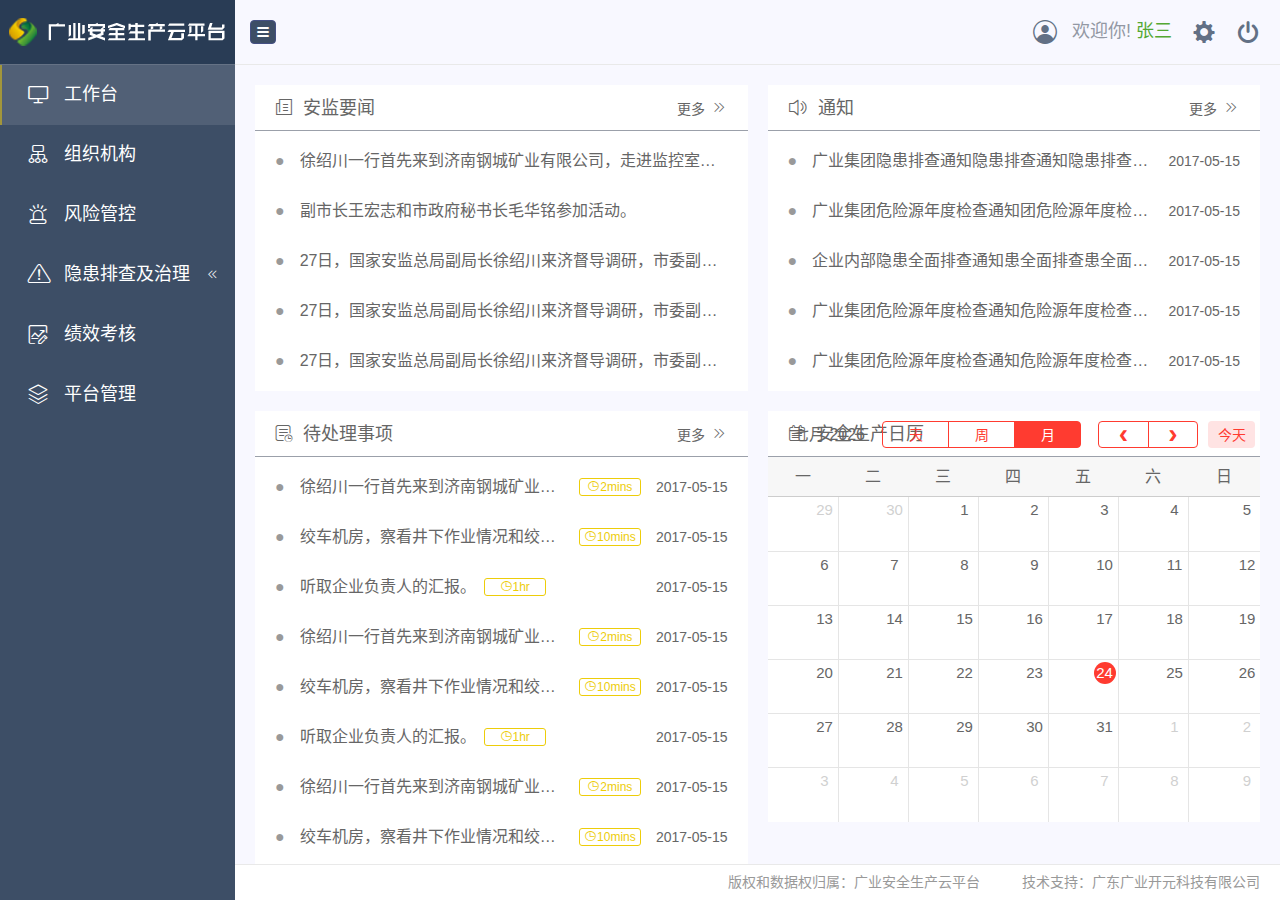
==== commit 1607bd54: "佳新新增页面" ====
--- a/static-A/index/index.html
+++ b/static-A/index/index.html
@@ -19,8 +19,8 @@
 <link href="../css/animate.css" rel="stylesheet" type="text/css" />
 <!-- base css -->
 <link href="../css/base.css" rel="stylesheet" type="text/css" />
-	<link rel="stylesheet" href="../common/fullcalendar/fullcalendar.css"/>
-	<link rel="stylesheet" href="../common/fullcalendar/fullcalendar.print.css"/>
+<link rel="stylesheet" href="../common/fullcalendar/fullcalendar.css"/>
+<link rel="stylesheet" href="../common/fullcalendar/fullcalendar.print.css"/>
 <!-- master css -->
 <link href="../css/layout.css" rel="stylesheet" type="text/css" />
 <!-- custom css-->
@@ -42,7 +42,7 @@
 		<div class="menuScrollbar side-menu">
 			<ul class="nav" id="side-menu">
 	            <li class="active">
-	                <a href="../index/index.html"><i class="iconfont icon-workbench"></i><span class="nav-label">工作台</span></a>
+	                <a href="javascript:;"><i class="iconfont icon-workbench"></i><span class="nav-label">工作台</span></a>
 	            </li>
 	            <li>
 	                <a href="javascript:;"><i class="iconfont icon-org"></i><span class="nav-label">组织机构</span></a>
@@ -53,13 +53,25 @@
 	            <li>
 	                <a data-toggle="collapse" aria-expanded="false" href="#nav-hidden" class="collapsed">
 	                    <i class="iconfont icon-danger"></i>
-	                    <span class="nav-label">隐患排查</span>
+	                    <span class="nav-label">隐患排查及治理</span>
 	                    <span class="iconfont arrow"></span>
 	                </a>
 	                <ul id="nav-hidden" class="nav nav-second collapse">
 	                	<h1>隐患排查</h1>
-	                    <li><a href="javascript:;">隐患排查1</a></li>
-	                    <li><a href="javascript:;">隐患排查2</a></li>
+	                    <li><a href="javascript:;">检查计划管理</a></li>
+						<li>
+							<a data-toggle="collapse" aria-expanded="false" href="#dangerPre" class="collapsed">
+								隐患排查
+								<span class="iconfont arrow"></span>
+							</a>
+							<ul id="dangerPre" class="nav nav-third collapse">
+								<h1>隐患排查</h1>
+								<li><a href="../module/dangerPrevention/dangerFillIn.html">隐患填报</a></li>
+								<li><a href="javascript:;">隐患登记</a></li>
+							</ul>
+						</li>
+						<li><a href="javascript:;">隐患治理</a></li>
+						<li><a href="javascript:;">台账与统计</a></li>
 	                </ul>
 	            </li>
 	            <li>
@@ -111,7 +123,7 @@
 									<li><a href="javascript:;">27日，国家安监总局副局长徐绍川来济督导调研，市委副书记、市长王忠林陪同。</a></li>
 									<li><a href="javascript:;">27日，国家安监总局副局长徐绍川来济督导调研，市委副书记、市长王忠林陪同。</a></li>
 								</ul>
-							</div> 
+							</div>
 						</div>
 					</div>
 					<div class="col-xs-6">
@@ -143,7 +155,7 @@
 										<a href="javascript:;">广业集团危险源年度检查通知危险源年度检查危险源年度检查危险源年度检查</a>
 									</li>
 								</ul>
-							</div> 
+							</div>
 						</div>
 					</div>
 					<div class="spaceline20"></div>
@@ -216,7 +228,7 @@
 										</a>
 									</li>
 								</ul>
-							</div> 
+							</div>
 						</div>
 					</div>
 					<div class="col-xs-6">
@@ -226,7 +238,7 @@
 							</div>
 							<div class="sectionMain">
 								<div id="calendar"></div>
-							</div> 
+							</div>
 						</div>
 					</div>
 				</div>
--- a/static-A/common/iconfont/iconfont.css
+++ b/static-A/common/iconfont/iconfont.css
@@ -1,10 +1,10 @@
 
 @font-face {font-family: "iconfont";
-  src: url('iconfont.eot?t=1498725368683'); /* IE9*/
-  src: url('iconfont.eot?t=1498725368683#iefix') format('embedded-opentype'), /* IE6-IE8 */
-  url('iconfont.woff?t=1498725368683') format('woff'), /* chrome, firefox */
-  url('iconfont.ttf?t=1498725368683') format('truetype'), /* chrome, firefox, opera, Safari, Android, iOS 4.2+*/
-  url('iconfont.svg?t=1498725368683#iconfont') format('svg'); /* iOS 4.1- */
+  src: url('iconfont.eot?t=1499224775511'); /* IE9*/
+  src: url('iconfont.eot?t=1499224775511#iefix') format('embedded-opentype'), /* IE6-IE8 */
+  url('iconfont.woff?t=1499224775511') format('woff'), /* chrome, firefox */
+  url('iconfont.ttf?t=1499224775511') format('truetype'), /* chrome, firefox, opera, Safari, Android, iOS 4.2+*/
+  url('iconfont.svg?t=1499224775511#iconfont') format('svg'); /* iOS 4.1- */
 }
 
 .iconfont {
@@ -37,6 +37,8 @@
 
 .icon-journal:before { content: "\e99b"; }
 
+.icon-add-o:before { content: "\e733"; }
+
 .icon-close:before { content: "\e67b"; }
 
 .icon-performance:before { content: "\e618"; }
--- a/static-A/css/base.css
+++ b/static-A/css/base.css
@@ -17,6 +17,8 @@
 .f14{font-size:14px;}
 .f16{font-size:16px;}
 .f20{font-size:20px;}
+.f36{font-size:36px;}
+.f80{font-size:80px;}
 .fb{font-weight:bold;}
 .fn{font-weight:normal;}
 .t2{text-indent:2em;}
@@ -39,7 +41,8 @@
 .clearfix{display:inline-block;}
 *html .clearfix{height:1%}
 .Clearfix{display:block;}
-.vm{vertical-align:center;}
+.vm{vertical-align: middle;}
+.vt{vertical-align: top!important;}
 .pr{position:relative;}
 .pa{position:absolute;}
 .abs-right{position:absolute;right:0;}
@@ -84,6 +87,7 @@
 .m10{margin:10px;}
 .m15{margin:15px;}
 .m30{margin:30px;}
+.mt0{margin-top:0px!important;}
 .mt5{margin-top:5px;}
 .mt10{margin-top:10px;}
 .mt15{margin-top:15px;}
@@ -117,6 +121,7 @@
 .mr30{margin-right:30px;}
 .mr50{margin-right:50px;}
 .mr100{margin-right:100px;}
+.padding-none{padding: 0!important;}
 .p10{padding:10px;}
 .p15{padding:15px;}
 .p30{padding:30px;}
--- a/static-A/css/layout.css
+++ b/static-A/css/layout.css
@@ -293,6 +293,28 @@
 	color: #ffde00;
 	font-weight: bold;
 }
+
+.side-menu .nav-second .nav-third {
+	padding-bottom: 15px;
+}
+.side-menu .nav-second .nav-third> h1 {
+	display: none;
+}
+.side-menu .nav-second .nav-third> li {
+	border-left: 0;
+}
+.side-menu .nav-second .nav-third> li > a {
+	padding: 0 0 0 82px;
+	font-size: 14px;
+}
+.side-menu .nav-second .nav-third> li > a:hover {
+	color: #ffde00;
+}
+.side-menu  .active .nav-second .nav-third> li.active > a {
+	color: #ffde00;
+	font-weight: bold;
+}
+
 body.mini-navbar .side-menu .nav-second {
 	padding-top: 10px;
 }
--- a/static-A/css/style.css
+++ b/static-A/css/style.css
@@ -38,3 +38,159 @@
 .fc-border-separate tr.fc-last th {
 	line-height: 39px;
 }
+.border-solid-light{
+	border: solid 1px lightgrey;
+}
+.border-radius-5{
+	border-radius: 5px;
+}
+.border-radius-t5{
+	border-radius: 5px 5px 0 0;
+}
+.formTitle{
+	height: 32px;
+	line-height: 32px;
+	width: 100%;
+	background-color: #516076;
+	color: white;
+	font-size: 16px;
+	font-weight: bold;
+	font-family: "Microsoft YaHei";
+	padding-left: 15px;
+}
+.formTitle:before{
+	content: "";
+	width: 5px;
+	height: 15px;
+	margin-right: 10px;
+	margin-top: 9px;
+	background-color: white;
+	border-radius: 2px;
+	float: left;
+}
+.formContent{
+	display: inline-block;
+	width: 100%;
+	background: white;
+	color: #666;
+	font-size: 14px;
+	font-family: "Microsoft YaHei";
+	padding: 10px;
+}
+.formContent .formLine{
+	float: left;
+	width: 100%;
+	padding: 5px 0px;
+}
+.formContent .formLine + .formLine{
+	margin-top: 5px;
+}
+.formContent .formLine .formGroup{
+	display: inline-block;
+	float: left;
+}
+.formContent .formLine .formGroup + .formGroup{
+	float: right;
+}
+.formContent .formLine .formGroup>span{
+	display: inline-block;
+	width: 100px;
+	text-align: right;
+	vertical-align: middle;
+}
+.formContent .formLine .formGroup>select{
+	width: 200px;
+	height: 30px;
+	border-radius: 3px;
+}
+.formContent .formLine .formGroup>input{
+	height: 30px;
+	border-radius: 3px;
+	border: solid 1px #a9a9a9!important;
+	padding: 5px 10px;
+}
+.formContent .formLine .formGroup .wc100p{
+	width: calc(100% - 105px);
+}
+.formContent .formLine .formGroup>input:focus{
+	border: solid 1px #0099CC!important;
+}
+.formContent .formLine .formGroup>textarea{
+	height: 80px;
+	border-radius: 3px;
+	border: solid 1px #a9a9a9!important;
+	padding: 5px 10px;
+}
+.formContent .formLine .formGroup>textarea:focus{
+	border: solid 1px #0099CC!important;
+}
+.pictureBox{
+	display:inline-block;
+	border: solid 1px lightgrey;
+	height: 200px;
+	border-radius: 3px;
+	padding: 10px;
+}
+.relativeBox{
+	float: left;
+	padding: 15px 15px 0 15px;
+	width: 100%;
+	margin-top: 5px;
+	background: #e4e4e4;
+	border-radius: 3px;
+}
+.flex-between{
+	display: flex;
+	justify-content: space-between;
+}
+.btn-large{
+	background: #69778c;
+	padding: 6px 20px;
+	border: solid 1px #69778c;
+	color: white;
+	min-width: 120px;
+	font-size: 18px;
+	font-family: "Microsoft YaHei";
+	border-radius: 3px;
+}
+.btn-large:hover{
+	background: #485569;
+	border: solid 1px #485569;
+}
+.dangerImg{
+	height: 100%;
+	border: solid 1px lightgrey;
+	border-radius: 3px;
+}
+.dangerImg + .dangerImg{
+	margin-left: 10px;
+}
+.addPic{
+	display: inline-block;
+	vertical-align: middle;
+	height: 178px;
+	line-height: 178px;
+	width: 178px;
+	background: #eee;
+	color: #ccc;
+	text-align: center;
+	margin-left: 10px;
+	border-radius: 3px;
+	position: relative;
+	z-index: 2;
+}
+.addPic:hover{
+	cursor: pointer;
+	background: #ddd;
+	color: #fff;
+}
+.imgLoader{
+	display: inline-block;
+	height: 178px;
+	width: 178px;
+	vertical-align: middle;
+	margin-left: -182px;
+	opacity: 0.1;
+	position: relative;
+	z-index: 1;
+}
